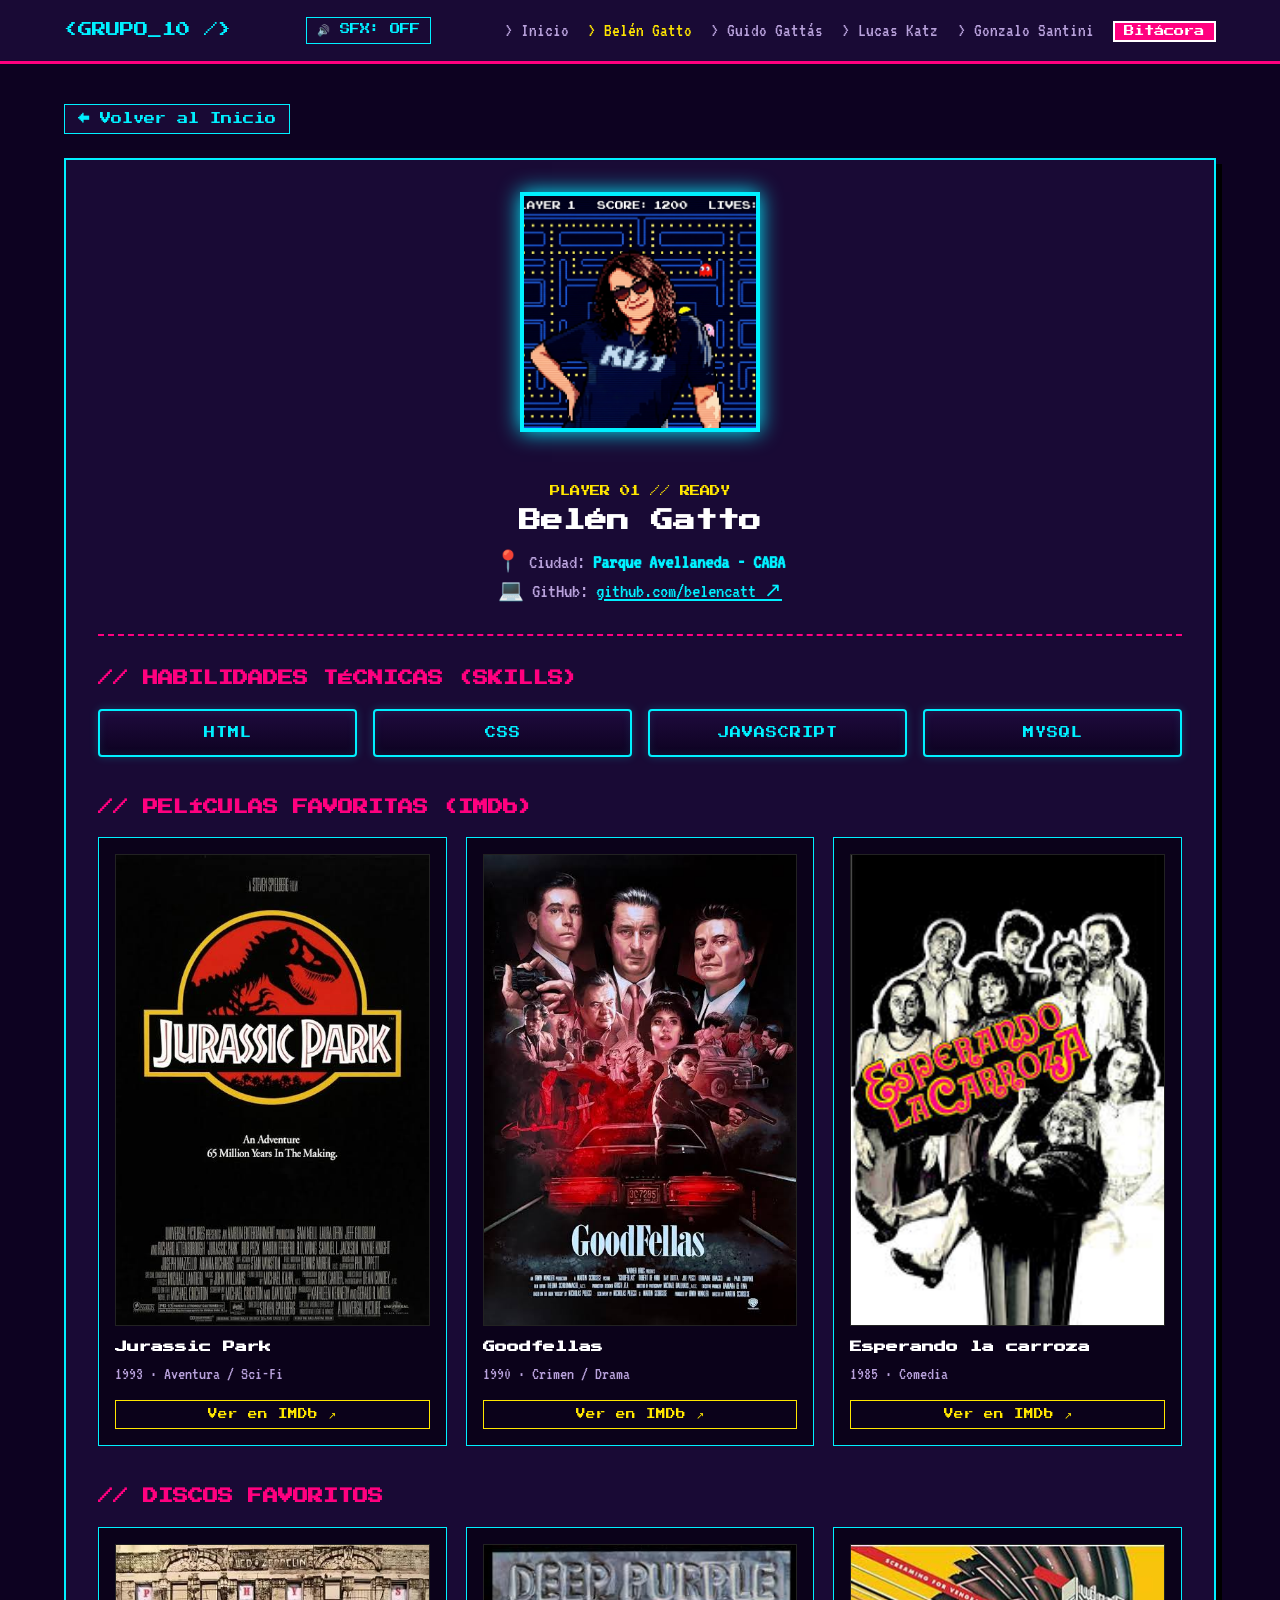
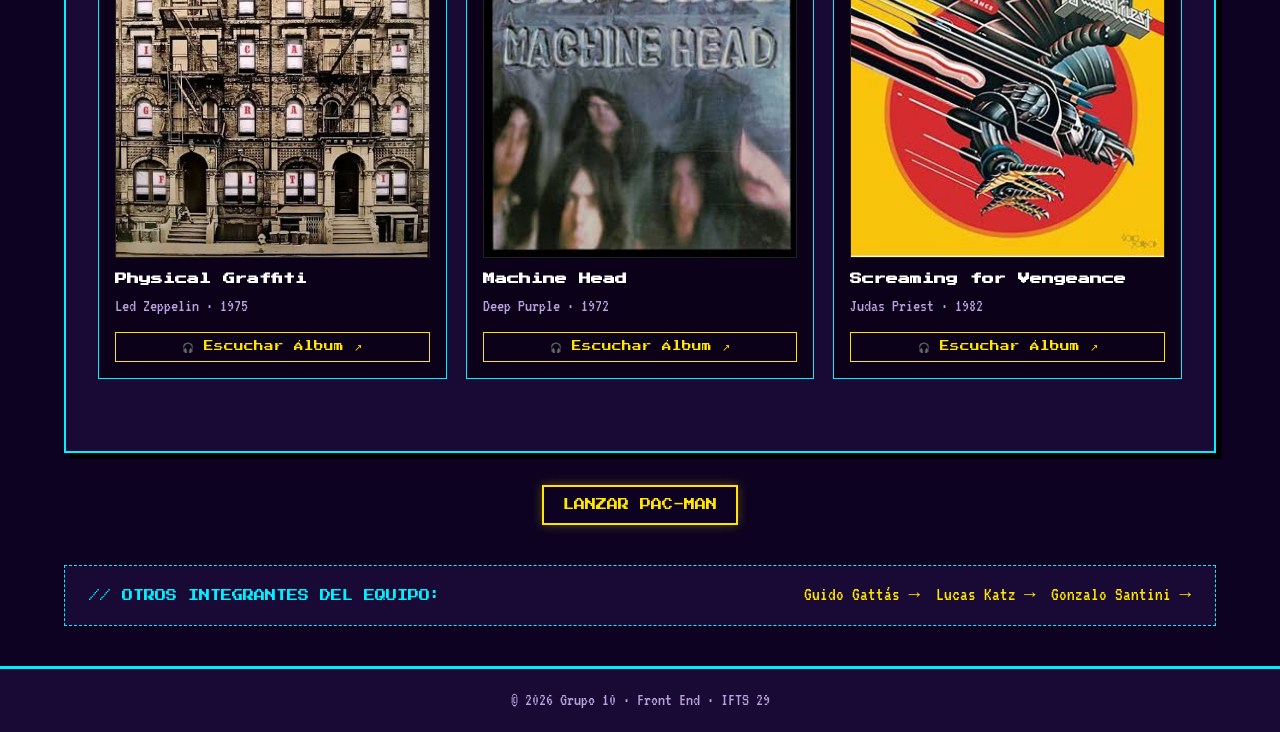
==== belen-gatto.html @ 43e2f428 "Agregamos perfil Belén Gatto" ====
<!DOCTYPE html>
<html lang="es">
<head>
    <meta charset="UTF-8">
    <meta name="viewport" content="width=device-width, initial-scale=1.0">
    <title>Perfil: Belén Gatto · Grupo 10</title>
    <!-- Fuentes retro -->
    <link rel="preconnect" href="https://fonts.googleapis.com">
    <link rel="preconnect" href="https://fonts.gstatic.com" crossorigin>
    <link
        href="https://fonts.googleapis.com/css2?family=Press+Start+2P&family=VT323&display=swap"
        rel="stylesheet">
    <link rel="stylesheet" href="css/styles.css">
</head>
<body>
    <!-- Barra de navegacion superior -->
    <header class="header">
        <div class="nav-container">
            <a href="index.html" class="logo">&lt;GRUPO_10 /&gt;</a>
            <!-- Control de Sonido 8-bit -->
            <button id="soundToggle" class="btn-sound"
                aria-label="Activar o desactivar sonido">🔊 SFX: OFF</button>
            <button class="nav-toggle" id="navToggle"
                aria-label="Abrir menu">☰</button>
            <nav class="nav-menu" id="navMenu">
                <ul>
                    <li><a href="index.html">> Inicio</a></li>
                    <li><a href="belen-gatto.html" class="active"
                            target="_blank" rel="noopener noreferrer">> Belén
                            Gatto</a></li>
                    <li><a href="guido-gattas.html" target="_blank"
                            rel="noopener noreferrer">> Guido Gattás</a></li>
                    <li><a href="lucas-katz.html" target="_blank"
                            rel="noopener noreferrer">> Lucas Katz</a></li>
                    <li><a href="gonzalo-santini.html" target="_blank"
                            rel="noopener noreferrer">> Gonzalo Santini</a></li>
                    <li><a href="bitacora.html" target="_blank"
                            rel="noopener noreferrer"
                            class="btn-bitacora">Bitácora</a></li>
                </ul>
            </nav>
        </div>
    </header>
    <main class="main-content">
        <!-- Navegacion interna -->
        <nav class="profile-breadcrumbs">
            <a href="index.html" class="btn-back">← Volver al Inicio</a>
        </nav>
        <!-- Tarjeta Principal del Perfil -->
        <section class="profile-card">
            <div class="profile-header">
                <img src="img/avatar-belen.jpeg" alt="Avatar Belén Gatto"
                    class="avatar avatar-belen avatar-large">
                <div class="profile-meta">
                    <span class="player-tag">PLAYER 01 // READY</span>
                    <h1>Belén Gatto</h1>
                    <p class="meta-item">📍 Ciudad: <strong>Parque Avellaneda -
                            CABA</strong></p>
                    <p class="meta-item">💻 GitHub:
                        <a href="https://github.com/belencatt" target="_blank"
                            rel="noopener noreferrer"
                            style="color: var(--neon-cyan); text-decoration: underline;">
                            github.com/belencatt ↗
                        </a>
                    </p>
                </div>
            </div>
            <!-- Seccion Habilidades -->
            <div class="profile-section">
                <h2>// HABILIDADES TÉCNICAS (SKILLS)</h2>
                <ul class="skills-grid">
                    <li class="skill-item">HTML</li>
                    <li class="skill-item">CSS</li>
                    <li class="skill-item">JavaScript</li>
                    <li class="skill-item">MySQL</li>
                </ul>
            </div>
            <!-- Seccion Peliculas Favoritas con IMDb -->
            <div class="profile-section">
                <h2>// PELÍCULAS FAVORITAS (IMDb)</h2>
                <div class="favorites-grid">
                    <article class="fav-card">
                        <img src="img/peli-jurassic-park.jpeg"
                            alt="Póster Jurassic Park"
                            class="media-poster poster-movie">
                        <div class="fav-info">
                            <h3>Jurassic Park</h3>
                            <p>1993 · Aventura / Sci-Fi</p>
                            <a href="https://www.imdb.com/title/tt0107290/"
                                target="_blank" rel="noopener noreferrer"
                                class="media-link">
                                Ver en IMDb ↗
                            </a>
                        </div>
                    </article>
                    <article class="fav-card">
                        <img src="img/peli-goodfellas.jpeg"
                            alt="Póster Goodfellas"
                            class="media-poster poster-movie">
                        <div class="fav-info">
                            <h3>Goodfellas</h3>
                            <p>1990 · Crimen / Drama</p>
                            <a href="https://www.imdb.com/title/tt0099685/"
                                target="_blank" rel="noopener noreferrer"
                                class="media-link">
                                Ver en IMDb ↗
                            </a>
                        </div>
                    </article>
                    <article class="fav-card">
                        <img src="img/peli-esperando-la-carroza.jpeg"
                            alt="Póster Esperando la carroza"
                            class="media-poster poster-movie">
                        <div class="fav-info">
                            <h3>Esperando la carroza</h3>
                            <p>1985 · Comedia</p>
                            <a href="https://www.imdb.com/title/tt0089108/"
                                target="_blank" rel="noopener noreferrer"
                                class="media-link">
                                Ver en IMDb ↗
                            </a>
                        </div>
                    </article>
                </div>
            </div>
            <!-- Seccion Discos Favoritos -->
            <div class="profile-section">
                <h2>// DISCOS FAVORITOS</h2>
                <div class="favorites-grid">
                    <article class="fav-card">
                        <img src="img/disco-physical-graffiti.jpeg"
                            alt="Tapa Physical Graffiti"
                            class="media-poster poster-disc">
                        <div class="fav-info">
                            <h3>Physical Graffiti</h3>
                            <p>Led Zeppelin · 1975</p>
                            <a href="https://open.spotify.com/intl-es/album/4Q7cPyiP8cMIlUEHAqeYfd"
                                target="_blank" rel="noopener noreferrer"
                                class="media-link">
                                🎧 Escuchar Álbum ↗
                            </a>
                        </div>
                    </article>
                    <article class="fav-card">
                        <img src="img/disco-machine-head.jpeg"
                            alt="Tapa Machine Head"
                            class="media-poster poster-disc">
                        <div class="fav-info">
                            <h3>Machine Head</h3>
                            <p>Deep Purple · 1972</p>
                            <a href="https://open.spotify.com/intl-es/album/32NQ56VZDTXSH3SMv4XSGN"
                                target="_blank" rel="noopener noreferrer"
                                class="media-link">
                                🎧 Escuchar Álbum ↗
                            </a>
                        </div>
                    </article>
                    <article class="fav-card">
                        <img src="img/disco-screaming-for-vengeance.jpeg"
                            alt="Tapa Screaming for Vengeance"
                            class="media-poster poster-disc">
                        <div class="fav-info">
                            <h3>Screaming for Vengeance</h3>
                            <p>Judas Priest · 1982</p>
                            <a href="https://open.spotify.com/intl-es/album/0V7mTTzioHiYIjfM8ATZBI"
                                target="_blank" rel="noopener noreferrer"
                                class="media-link">
                                🎧 Escuchar Álbum ↗
                            </a>
                        </div>
                    </article>
                </div>
            </div>
        </section>
        <!-- Botón interactivo de Belén -->
        <div style="text-align: center; margin-bottom: 2.5rem;">
            <button id="btnPacman" class="btn-pacman"> LANZAR PAC-MAN</button>
        </div>
        <!-- Navegacion rapida entre compañeros -->
        <nav class="team-quick-nav">
            <p>// OTROS INTEGRANTES DEL EQUIPO:</p>
            <div class="quick-nav-links">
                <a href="guido-gattas.html" target="_blank"
                    rel="noopener noreferrer">Guido Gattás →</a>
                <a href="lucas-katz.html" target="_blank"
                    rel="noopener noreferrer">Lucas Katz →</a>
                <a href="gonzalo-santini.html" target="_blank"
                    rel="noopener noreferrer">Gonzalo Santini →</a>
            </div>
        </nav>
    </main>
    <footer class="footer">
        <p>© 2026 Grupo 10 · Front End · IFTS 29</p>
    </footer>
    <script src="js/main.js"></script>
    <script src="js/belen.js"></script>
</body>
</html>
---- css/styles.css ----
/* Variables y Tematica Retro / Arcade */
:root {
  --bg-color: #0d0221;
  --card-bg: #190a35;
  --card-hover: #260f50;
  
  --neon-pink: #ff007f;
  --neon-cyan: #00f0ff;
  --neon-yellow: #ffe600;
  --neon-green: #00ff66;
  
  --text-color: #f3e8ff;
  --text-muted: #b9a2dc;
  
  --font-pixel: 'Press Start 2P', monospace;
  --font-terminal: 'VT323', monospace;
}

/* Reset basico */
* {
  margin: 0;
  padding: 0;
  box-sizing: border-box;
}

body {
  background-color: var(--bg-color);
  color: var(--text-color);
  font-family: var(--font-terminal);
  font-size: 1.25rem;
  line-height: 1.4;
  min-height: 100vh;
  display: flex;
  flex-direction: column;
  width: 100%;
  overflow-x: hidden;
}

a {
  text-decoration: none;
  color: inherit;
}

ul {
  list-style: none;
}

/* Encabezados y corte controlado de palabras */
h1, h2, h3, .logo {
  word-break: normal;
  overflow-wrap: break-word;
}

/* Header y Navegacion Global */
.header {
  background-color: var(--card-bg);
  border-bottom: 3px solid var(--neon-pink);
  padding: 1rem 0;
  position: sticky;
  top: 0;
  z-index: 10;
}

.nav-container {
  width: 90%;
  max-width: 1200px;
  margin: 0 auto;
  display: flex;
  justify-content: space-between;
  align-items: center;
}

.logo {
  font-family: var(--font-pixel);
  font-size: 0.9rem;
  color: var(--neon-cyan);
}

.btn-sound {
  background: transparent;
  border: 1px solid var(--neon-cyan);
  color: var(--neon-cyan);
  font-family: var(--font-pixel);
  font-size: 0.65rem;
  padding: 0.35rem 0.6rem;
  cursor: pointer;
  transition: all 0.2s;
}

.btn-sound:hover,
.btn-sound.active {
  background-color: var(--neon-cyan);
  color: #000;
  box-shadow: 0 0 10px var(--neon-cyan);
}

.nav-menu ul {
  display: flex;
  gap: 1.2rem;
  align-items: center;
}

.nav-menu a {
  font-size: 1.2rem;
  color: var(--text-muted);
  transition: color 0.2s;
}

.nav-menu a:hover,
.nav-menu a.active {
  color: var(--neon-yellow);
}

.btn-bitacora {
  background-color: var(--neon-pink);
  color: #fff !important;
  padding: 0.2rem 0.6rem;
  border: 2px solid #fff;
  font-family: var(--font-pixel);
  font-size: 0.65rem !important;
}

.nav-toggle {
  display: none;
  background: none;
  border: 2px solid var(--neon-cyan);
  color: var(--neon-cyan);
  font-size: 1.2rem;
  padding: 0.2rem 0.5rem;
  cursor: pointer;
}

/* Portada (Index) */
.main-content {
  flex: 1;
  width: 90%;
  max-width: 1200px;
  margin: 0 auto;
  padding: 2.5rem 0;
}

.hero {
  text-align: center;
  margin-bottom: 2.5rem;
}

.hero .tagline {
  font-family: var(--font-pixel);
  font-size: 0.7rem;
  color: var(--neon-yellow);
  margin-bottom: 1rem;
}

.hero h1 {
  font-family: var(--font-pixel);
  font-size: 1.8rem;
  color: #fff;
  text-shadow: 3px 3px 0px var(--neon-pink);
  margin-bottom: 1rem;
  line-height: 1.3;
}

.hero .description {
  font-size: 1.4rem;
  color: var(--neon-cyan);
  max-width: 750px;
  margin: 0 auto;
}

.team-section h2 {
  font-family: var(--font-pixel);
  font-size: 1.1rem;
  color: var(--neon-green);
  text-align: center;
  margin-bottom: 1.5rem;
}

.arcade-controls {
  text-align: center;
  margin-bottom: 2rem;
}

.btn-arcade {
  background-color: var(--neon-pink);
  color: #fff;
  border: 2px solid #fff;
  font-family: var(--font-pixel);
  font-size: 0.75rem;
  padding: 0.8rem 1.2rem;
  cursor: pointer;
  box-shadow: 4px 4px 0px #000;
  transition: transform 0.1s, background-color 0.2s;
}

.btn-arcade:hover {
  background-color: var(--neon-yellow);
  color: #000;
  transform: translate(-2px, -2px);
  box-shadow: 6px 6px 0px #000;
}

.btn-arcade:disabled {
  opacity: 0.5;
  cursor: not-allowed;
  transform: none;
}

.selection-status {
  font-family: var(--font-terminal);
  font-size: 1.3rem;
  color: var(--neon-yellow);
  margin-top: 0.6rem;
}

.team-grid {
  display: grid;
  grid-template-columns: repeat(4, 1fr);
  gap: 1.5rem;
}

.card {
  background-color: var(--card-bg);
  border: 2px solid var(--neon-cyan);
  padding: 1.5rem 1rem;
  text-align: center;
  display: flex;
  flex-direction: column;
  align-items: center;
  transition: transform 0.2s, border-color 0.2s;
}

.card:hover {
  transform: translateY(-4px);
  border-color: var(--neon-pink);
  background-color: var(--card-hover);
}

/* Estado mientras va pasando la ruleta */
.card.selected-arcade {
  border-color: var(--neon-cyan) !important;
  transform: translateY(-4px) scale(1.02);
  box-shadow: 0 0 15px var(--neon-cyan);
}

/* Estado del GANADOR final: resalta mucho más */
.card.arcade-winner {
  border-color: var(--neon-yellow) !important;
  background-color: var(--card-hover) !important;
  transform: translateY(-8px) scale(1.06) !important;
  box-shadow: 0 0 30px var(--neon-yellow), inset 0 0 15px rgba(255, 230, 0, 0.3) !important;
  z-index: 5;
  transition: all 0.2s ease-in-out;
  animation: pulsoGanador 0.4s infinite alternate;
}

@keyframes pulsoGanador {
  0% {
    box-shadow: 0 0 20px var(--neon-yellow);
  }
  100% {
    box-shadow: 0 0 35px var(--neon-pink), 0 0 10px #fff;
  }
}

/* Avatar en las tarjetas del Index */
.avatar {
  width: 220px;
  height: 220px;
  max-width: 100%;
  aspect-ratio: 1 / 1;
  display: flex;
  align-items: center;
  justify-content: center;
  font-family: var(--font-pixel);
  font-size: 1.5rem;
  color: #000;
  border: 3px solid var(--neon-cyan);
  box-shadow: 0 0 15px rgba(0, 240, 255, 0.4);
  margin-bottom: 1.2rem;
  object-fit: cover;
  transition: transform 0.2s, box-shadow 0.2s;
}

/* Avatar grande en el perfil individual */
.avatar-large {
  width: 240px;
  height: 240px;
  max-width: 100%;
  aspect-ratio: 1 / 1;
  font-size: 2.5rem;
  flex-shrink: 0;
  border: 4px solid var(--neon-cyan);
  box-shadow: 0 0 20px var(--neon-cyan);
}

.card:hover .avatar {
  transform: scale(1.05);
  box-shadow: 0 0 15px var(--neon-pink);
  border-color: var(--neon-pink);
}

.avatar-belen { background-color: var(--neon-pink); }
.avatar-guido { background-color: var(--neon-cyan); }
.avatar-lucas { background-color: var(--neon-yellow); }
.avatar-gonzalo { background-color: var(--neon-green); }

.card h3 {
  font-family: var(--font-pixel);
  font-size: 0.8rem;
  color: #fff;
  margin-bottom: 0.3rem;
}

.card .city {
  color: var(--neon-cyan);
  font-size: 1.1rem;
  margin-bottom: 1rem;
}

/* Chips de habilidades en la tarjeta del Index */
.skills-list {
  display: flex;
  flex-wrap: wrap;
  gap: 0.4rem;
  justify-content: center;
  align-content: flex-start;
  margin-bottom: 1.5rem;
  flex-grow: 1;
}

.skills-list span {
  display: inline-block;
  background-color: rgba(13, 2, 33, 0.85);
  border: 1px solid var(--neon-cyan);
  color: var(--neon-cyan);
  font-family: var(--font-pixel);
  font-size: 0.55rem;
  letter-spacing: 0.5px;
  padding: 0.35rem 0.5rem;
  border-radius: 2px;
  box-shadow: 0 0 5px rgba(0, 240, 255, 0.25);
  text-transform: uppercase;
  transition: all 0.2s ease;
}

.skills-list span:hover {
  border-color: var(--neon-green);
  color: var(--neon-green);
  box-shadow: 0 0 8px var(--neon-green);
  transform: translateY(-2px);
}

.card-btn {
  display: block;
  width: 100%;
  margin-top: auto;
  background-color: var(--neon-yellow);
  color: #000;
  font-family: var(--font-pixel);
  font-size: 0.7rem;
  text-transform: uppercase;
  letter-spacing: 1px;
  padding: 0.75rem 0;
  border: 2px solid #000;
  border-radius: 4px;
  box-shadow: 0 4px 0 #b3a100, 0 4px 10px rgba(255, 230, 0, 0.4);
  cursor: pointer;
  transition: transform 0.1s ease, box-shadow 0.1s ease, background-color 0.2s ease;
}

.card-btn:hover {
  background-color: var(--neon-pink);
  color: #fff;
  box-shadow: 0 4px 0 #8c0046, 0 0 15px var(--neon-pink);
  transform: translateY(-2px);
}

.card-btn:active {
  transform: translateY(2px);
  box-shadow: 0 1px 0 #000;
}

/* Paginas de Perfil Individual */
.profile-breadcrumbs {
  margin-bottom: 1.5rem;
}

.btn-back {
  display: inline-block;
  font-family: var(--font-pixel);
  font-size: 0.7rem;
  color: var(--neon-cyan);
  border: 1px solid var(--neon-cyan);
  padding: 0.4rem 0.8rem;
  background-color: var(--card-bg);
  transition: all 0.2s;
}

.btn-back:hover {
  background-color: var(--neon-cyan);
  color: #000;
  box-shadow: 0 0 10px var(--neon-cyan);
}

.profile-card {
  background-color: var(--card-bg);
  border: 2px solid var(--neon-cyan);
  box-shadow: 6px 6px 0px #000;
  padding: 2rem;
  margin-bottom: 2rem;
}

/* Cabecera de perfil apilada: Avatar arriba y datos abajo */
.profile-header {
  display: flex;
  flex-direction: column;
  align-items: center;
  text-align: center;
  gap: 1.5rem;
  border-bottom: 2px dashed var(--neon-pink);
  padding-bottom: 1.8rem;
  margin-bottom: 2rem;
}

.player-tag {
  display: inline-block;
  font-family: var(--font-pixel);
  font-size: 0.65rem;
  color: var(--neon-yellow);
  margin-bottom: 0.5rem;
}

.profile-meta h1 {
  font-family: var(--font-pixel);
  font-size: 1.4rem;
  color: #fff;
  margin-bottom: 0.6rem;
  word-break: normal;
  overflow-wrap: break-word;
}

.meta-item {
  font-size: 1.3rem;
  color: var(--text-muted);
  word-break: break-word;
  overflow-wrap: break-word;
}

.meta-item strong {
  color: var(--neon-cyan);
}

.profile-meta a {
  word-break: break-all;
  overflow-wrap: break-word;
}

.profile-section {
  margin-bottom: 2.5rem;
}

.profile-section h2 {
  font-family: var(--font-pixel);
  font-size: 0.95rem;
  color: var(--neon-pink);
  margin-bottom: 1.2rem;
}

/* Grilla de habilidades */
.skills-grid {
  display: grid;
  grid-template-columns: repeat(4, 1fr);
  gap: 1rem;
}

.skill-item {
  background: linear-gradient(180deg, #1f0b3d 0%, #0d0221 100%);
  border: 2px solid var(--neon-cyan);
  color: var(--neon-cyan);
  font-family: var(--font-pixel);
  font-size: 0.7rem;
  letter-spacing: 1px;
  text-transform: uppercase;
  text-align: center;
  padding: 0.9rem 0.5rem;
  border-radius: 4px;
  box-shadow: 0 0 10px rgba(0, 240, 255, 0.2), inset 0 0 8px rgba(0, 240, 255, 0.1);
  transition: transform 0.2s ease, box-shadow 0.2s ease, border-color 0.2s ease, color 0.2s ease;
  user-select: none;
}

.skill-item:hover {
  transform: translateY(-3px);
  border-color: var(--neon-pink);
  color: var(--neon-pink);
  box-shadow: 0 0 15px var(--neon-pink), inset 0 0 10px rgba(255, 0, 127, 0.2);
}

.favorites-grid {
  display: grid;
  grid-template-columns: repeat(3, 1fr);
  gap: 1.2rem;
}

.fav-card {
  background-color: #0b021a;
  border: 1px solid var(--neon-cyan);
  padding: 1rem;
  display: flex;
  flex-direction: column;
  transition: transform 0.2s, border-color 0.2s;
}

.fav-card:hover {
  transform: translateY(-3px);
  border-color: var(--neon-pink);
}

/* Caratulas y proporciones */
.media-poster {
  width: 100%;
  object-fit: cover;
  object-position: center;
  border: 1px solid #222;
  margin-bottom: 0.8rem;
  background-color: #000;
  display: block;
}

.poster-movie {
  aspect-ratio: 2 / 3;
  height: auto;
}

.poster-disc {
  aspect-ratio: 1 / 1;
  height: auto;
}

.fav-info {
  display: flex;
  flex-direction: column;
  flex-grow: 1;
}

.fav-info h3 {
  font-family: var(--font-pixel);
  font-size: 0.75rem;
  color: #fff;
  margin-bottom: 0.4rem;
}

.fav-info p {
  font-size: 1.1rem;
  color: var(--text-muted);
  margin-bottom: 0.8rem;
  flex-grow: 1;
}

/* Enlaces externos */
.media-link {
  display: inline-block;
  font-family: var(--font-pixel);
  font-size: 0.6rem;
  color: var(--neon-yellow);
  border: 1px solid var(--neon-yellow);
  padding: 0.45rem 0.6rem;
  text-align: center;
  transition: all 0.2s;
}

.media-link:hover {
  background-color: var(--neon-yellow);
  color: #000;
  box-shadow: 0 0 8px var(--neon-yellow);
}

.team-quick-nav {
  background-color: var(--card-bg);
  border: 1px dashed var(--neon-cyan);
  padding: 1rem 1.5rem;
  display: flex;
  justify-content: space-between;
  align-items: center;
  flex-wrap: wrap;
  gap: 1rem;
}

.team-quick-nav p {
  font-family: var(--font-pixel);
  font-size: 0.7rem;
  color: var(--neon-cyan);
}

.quick-nav-links {
  display: flex;
  gap: 1rem;
  flex-wrap: wrap;
}

.quick-nav-links a {
  font-size: 1.2rem;
  color: var(--neon-yellow);
  transition: color 0.2s;
}

.quick-nav-links a:hover {
  color: var(--neon-pink);
}

/* Caja de seleccion al azar */
.recomendador-box {
  text-align: center;
  margin-bottom: 2rem;
}

.fav-card.destacado {
  border-color: var(--neon-yellow) !important;
  box-shadow: 0 0 15px var(--neon-yellow) !important;
}

/* Footer */
.footer {
  background-color: var(--card-bg);
  border-top: 3px solid var(--neon-cyan);
  text-align: center;
  padding: 1.2rem 0;
  font-size: 1.1rem;
  color: var(--text-muted);
}

/* Media Queries Responsive */
@media (max-width: 768px) {
  .main-content {
    width: 94%;
    padding: 1.5rem 0;
  }

  .team-grid {
    grid-template-columns: 1fr;
    gap: 1.5rem;
  }

  .hero h1 {
    font-size: 1.1rem;
    line-height: 1.4;
  }

  .hero .description {
    font-size: 1.15rem;
  }

  .profile-card {
    padding: 1.5rem 1rem;
  }

  .profile-meta h1 {
    font-size: 1rem;
    line-height: 1.4;
  }

  .player-tag {
    font-size: 0.55rem;
  }

  .meta-item {
    font-size: 1.15rem;
  }

  .avatar {
    width: 170px;
    height: 170px;
    margin-bottom: 1rem;
  }

  .avatar-large {
    width: 180px;
    height: 180px;
  }

  .skills-grid {
    grid-template-columns: repeat(2, 1fr);
    gap: 0.6rem;
  }

  .skill-item {
    font-size: 0.6rem;
    padding: 0.7rem 0.3rem;
  }

  .favorites-grid {
    grid-template-columns: 1fr;
  }

  .nav-toggle { 
    display: block; 
  }

  .nav-menu {
    display: none;
    position: absolute;
    top: 100%;
    left: 0;
    width: 100%;
    background-color: var(--card-bg);
    border-bottom: 3px solid var(--neon-pink);
    padding: 1rem 0;
  }

  .nav-menu.show { 
    display: block; 
  }

  .nav-menu ul { 
    flex-direction: column; 
    gap: 1rem; 
  }

  .team-quick-nav {
    flex-direction: column;
    text-align: center;
  }

  .quick-nav-links {
    flex-direction: column;
    gap: 0.6rem;
  }
}

@media (max-width: 360px) {
  .profile-meta h1 {
    font-size: 0.85rem;
  }
  
  .skills-grid {
    grid-template-columns: 1fr;
  }

  .avatar {
    width: 140px;
    height: 140px;
  }

  .avatar-large {
    width: 150px;
    height: 150px;
  }

  /* Ajuste para los botones de Lucas en pantallas chicas */
  .btn-reset {
    margin-left: 0;
    margin-top: 0.5rem;
    display: inline-block;
  }

}


/* Estilos de función dinámica - Perfil Lucas Katz */

/* Botón para reiniciar los Power-Ups */
.btn-reset {
  background: transparent;
  color: var(--neon-pink);
  border: 1px solid var(--neon-pink);
  font-family: var(--font-pixel);
  font-size: 0.65rem;
  padding: 0.75rem 0.9rem;
  margin-left: 0.5rem;
  cursor: pointer;
  vertical-align: middle;
  transition: all 0.2s;
}

.btn-reset:hover {
  background-color: var(--neon-pink);
  color: #fff;
  box-shadow: 0 0 8px var(--neon-pink);
}

/* Cartel flotante de feedback (+1 POWER UP / RESET) */
.feedback-powerup {
  font-family: var(--font-pixel);
  font-size: 0.8rem;
  color: var(--neon-yellow);
  margin-top: 0.5rem;
  height: 1.2rem;
  opacity: 0;
  transition: opacity 0.2s ease;
}

.feedback-powerup.visible {
  opacity: 1;
  text-shadow: 0 0 8px var(--neon-yellow);
}


/* Estilos de función dinámica - Perfil Belén Gatto */

/* Botón para lanzar a Pacman */
.btn-pacman {
  background-color: transparent;
  border: 2px solid var(--neon-yellow);
  color: var(--neon-yellow);
  font-family: var(--font-pixel);
  font-size: 0.7rem;
  padding: 0.8rem 1.2rem;
  cursor: pointer;
  box-shadow: 0 0 10px rgba(255, 230, 0, 0.3);
  transition: all 0.2s ease;
}

.btn-pacman:hover {
  background-color: var(--neon-yellow);
  color: #000;
  box-shadow: 0 0 15px var(--neon-yellow);
}

.btn-pacman:disabled {
  opacity: 0.5;
  cursor: not-allowed;
}

/* Contenedor animado que cruza toda la pantalla */
.pacman-runner {
  position: fixed;
  bottom: 25%;
  left: -250px;
  font-size: 3rem;
  color: var(--neon-yellow);
  z-index: 9999;
  pointer-events: none;
  white-space: nowrap;
  animation: cruzarPantalla 4s linear forwards;
}

/* Animación de izquierda a derecha */
@keyframes cruzarPantalla {
  0% {
    left: -250px;
    transform: scaleX(1);
  }
  100% {
    left: 105vw;
    transform: scaleX(1);
  }
}


@media (min-width: 1200px) {
  .nav-container, .main-content {
    max-width: 1200px;
  }
}
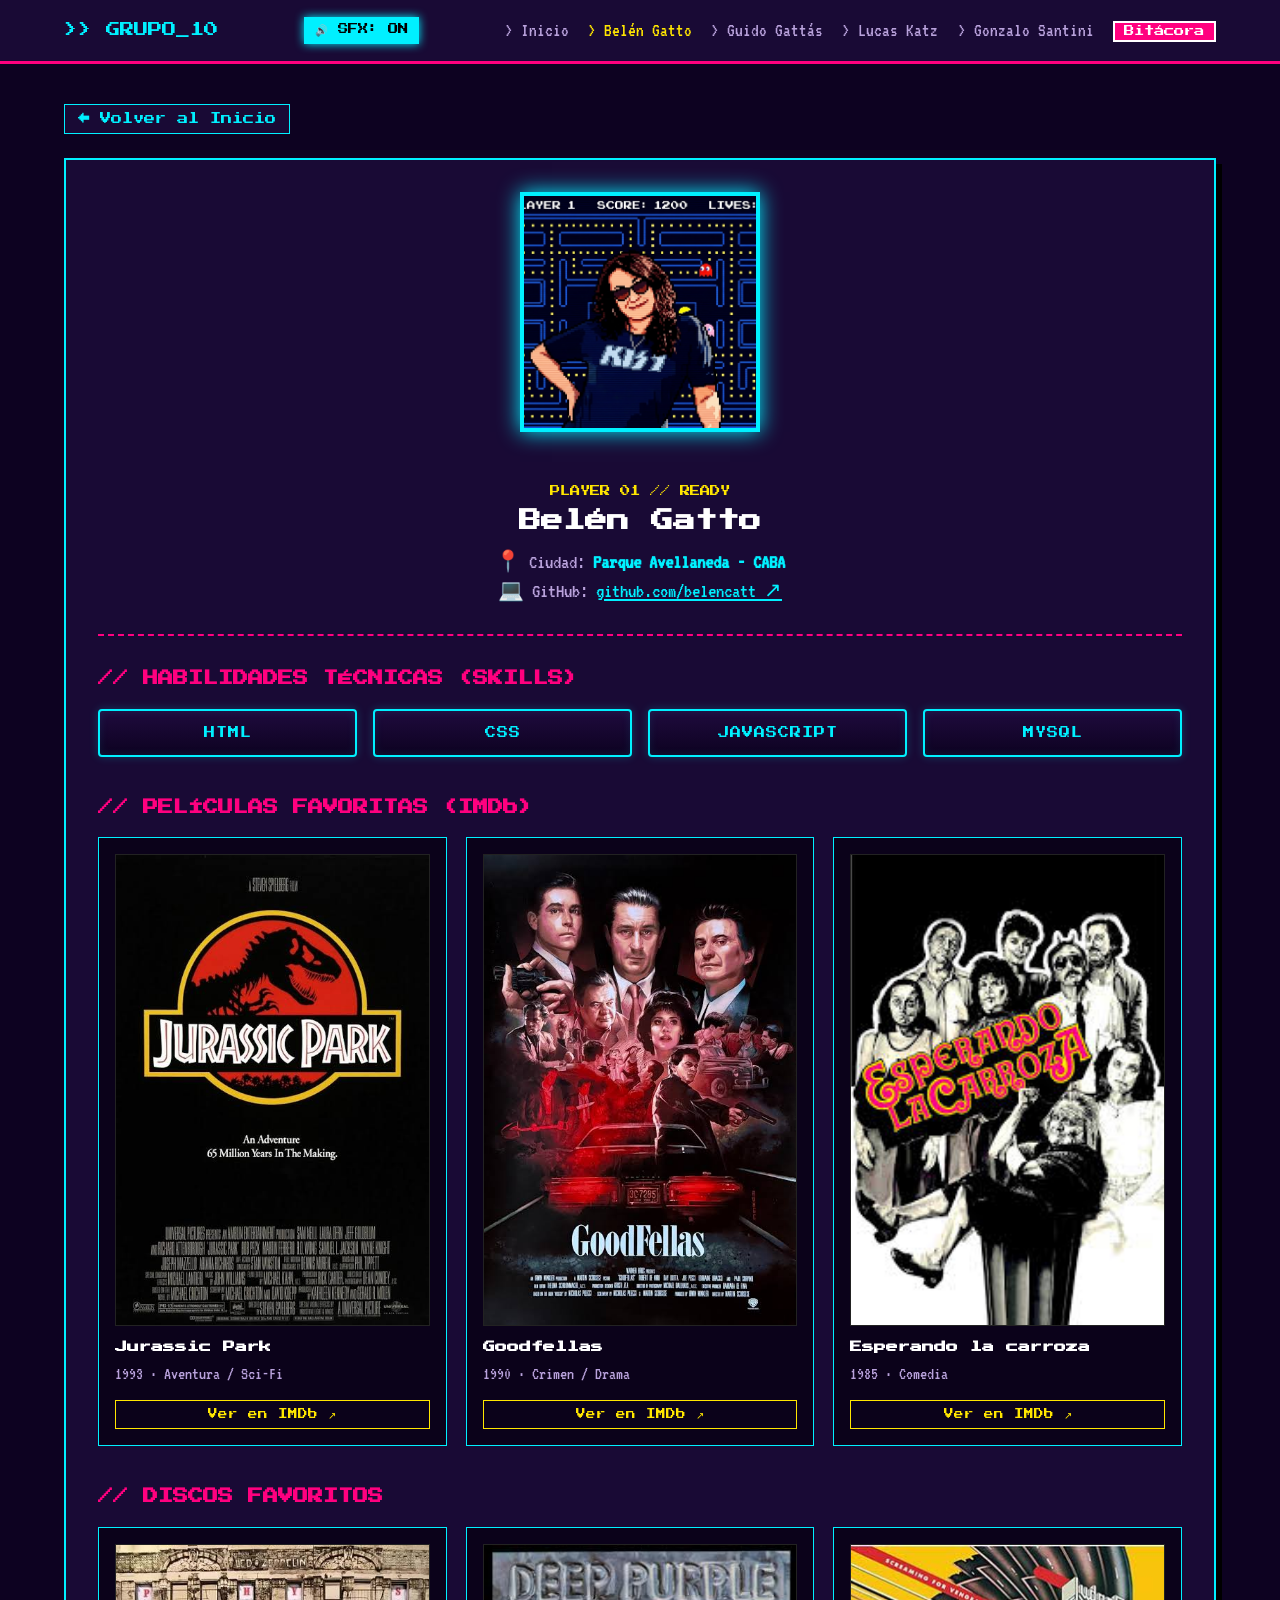
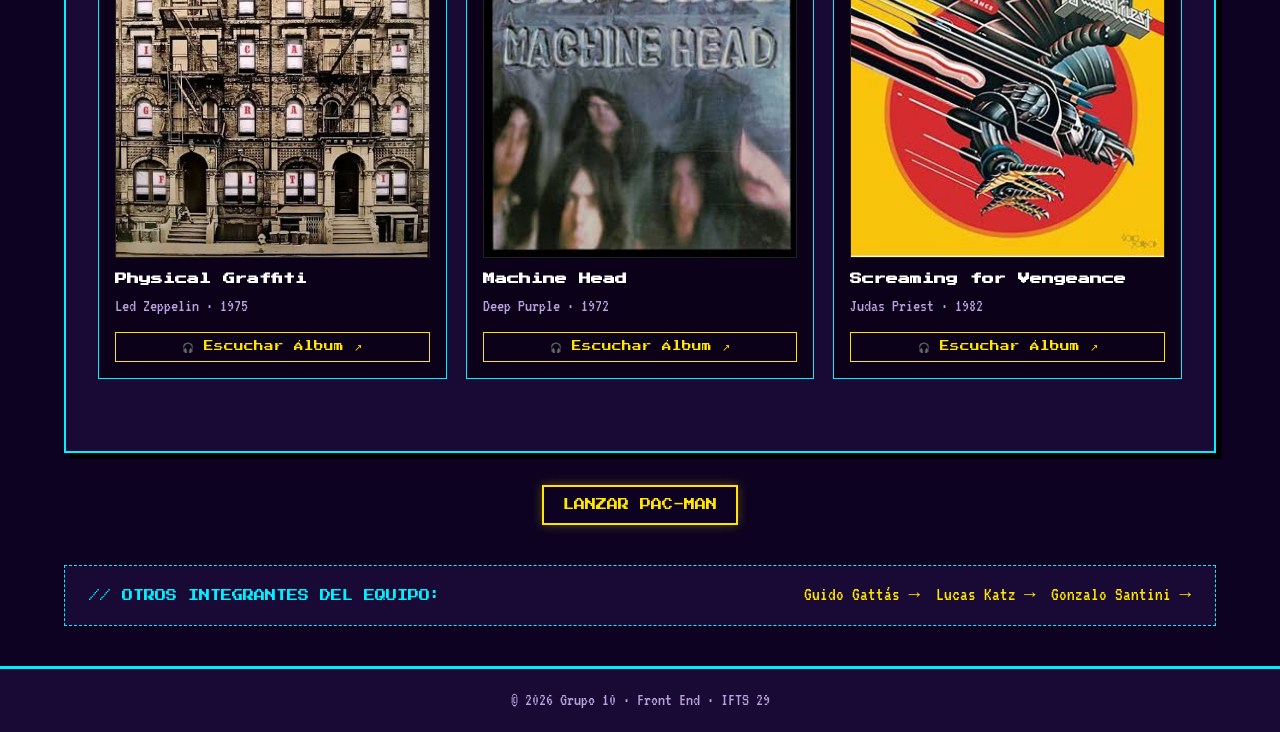
==== commit daa966e4: "Cambios generales en textos y agregado de bitacora" ====
--- a/belen-gatto.html
+++ b/belen-gatto.html
@@ -16,10 +16,10 @@
     <!-- Barra de navegacion superior -->
     <header class="header">
         <div class="nav-container">
-            <a href="index.html" class="logo">&lt;GRUPO_10 /&gt;</a>
+            <a href="index.html" class="logo">>> GRUPO_10</a>
             <!-- Control de Sonido 8-bit -->
-            <button id="soundToggle" class="btn-sound"
-                aria-label="Activar o desactivar sonido">🔊 SFX: OFF</button>
+            <button id="soundToggle" class="btn-sound active"
+                aria-label="Activar o desactivar sonido">🔊 SFX: ON</button>
             <button class="nav-toggle" id="navToggle"
                 aria-label="Abrir menu">☰</button>
             <nav class="nav-menu" id="navMenu">
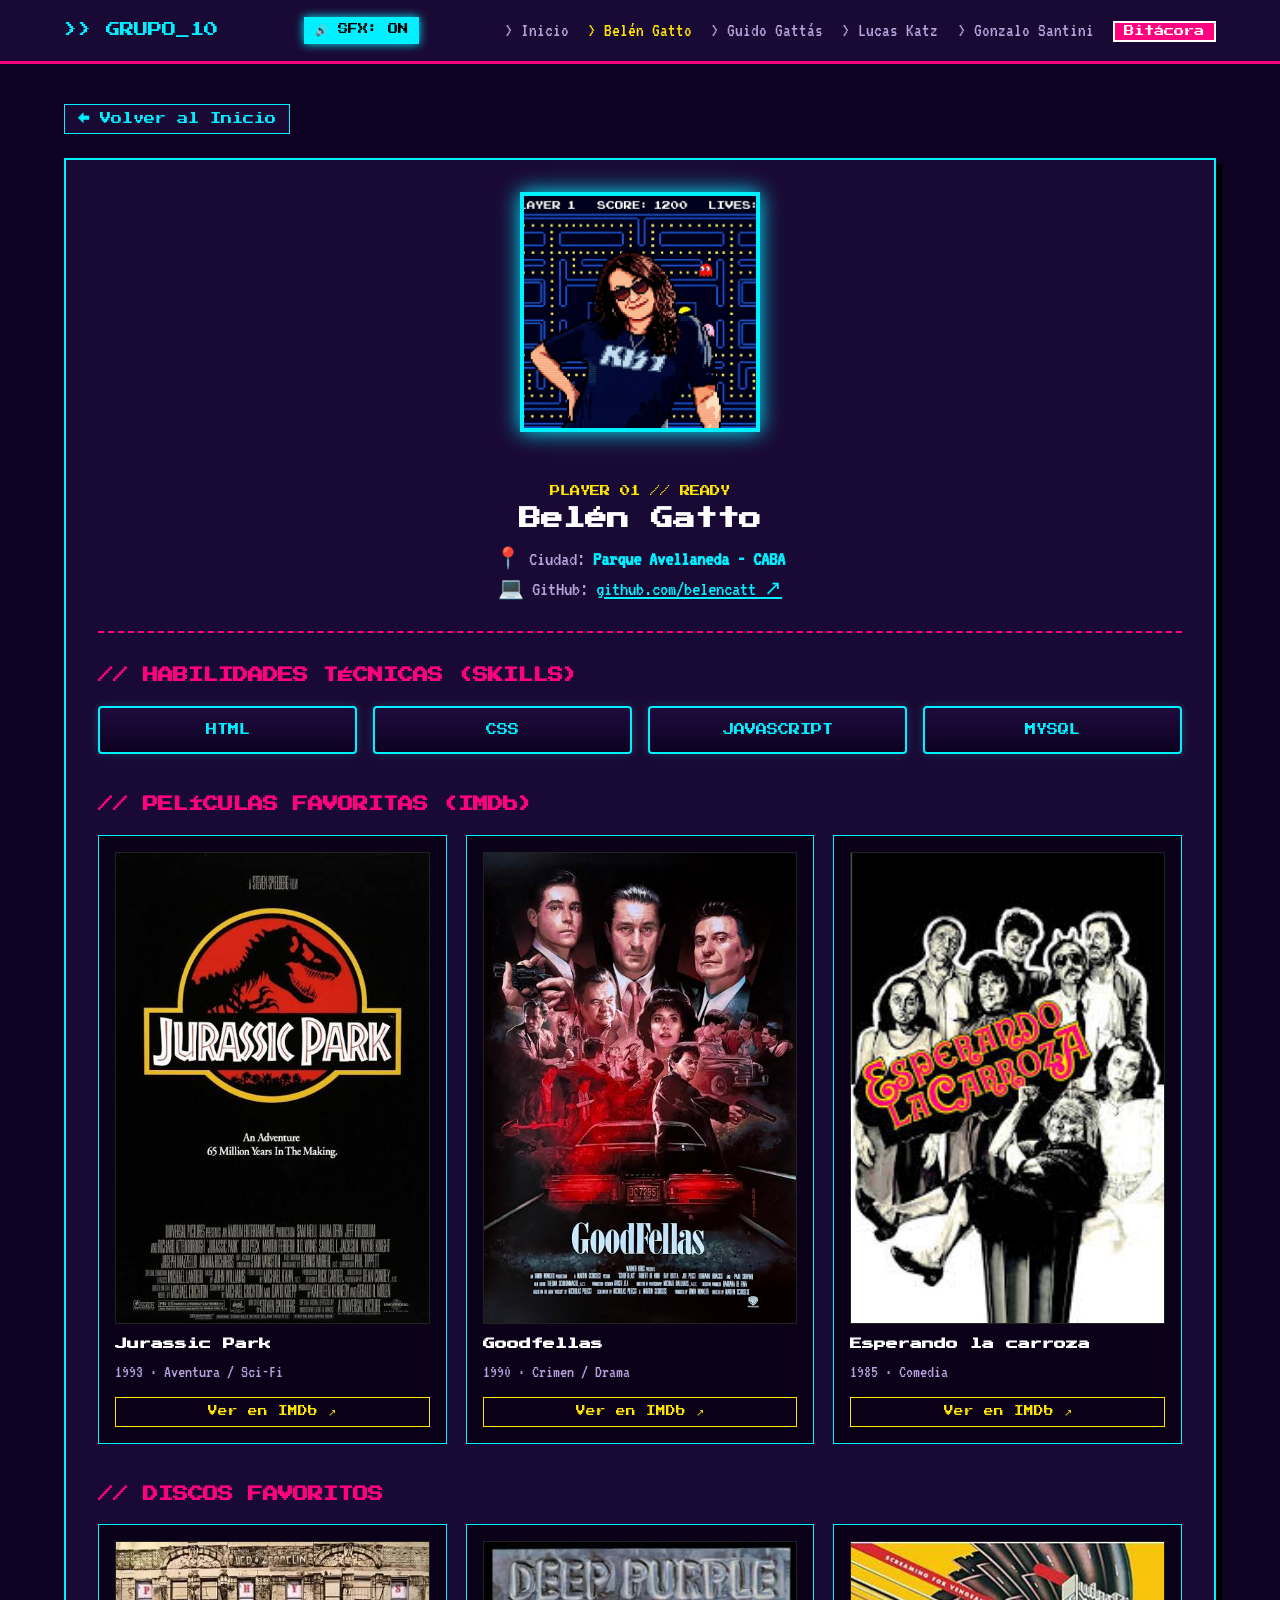
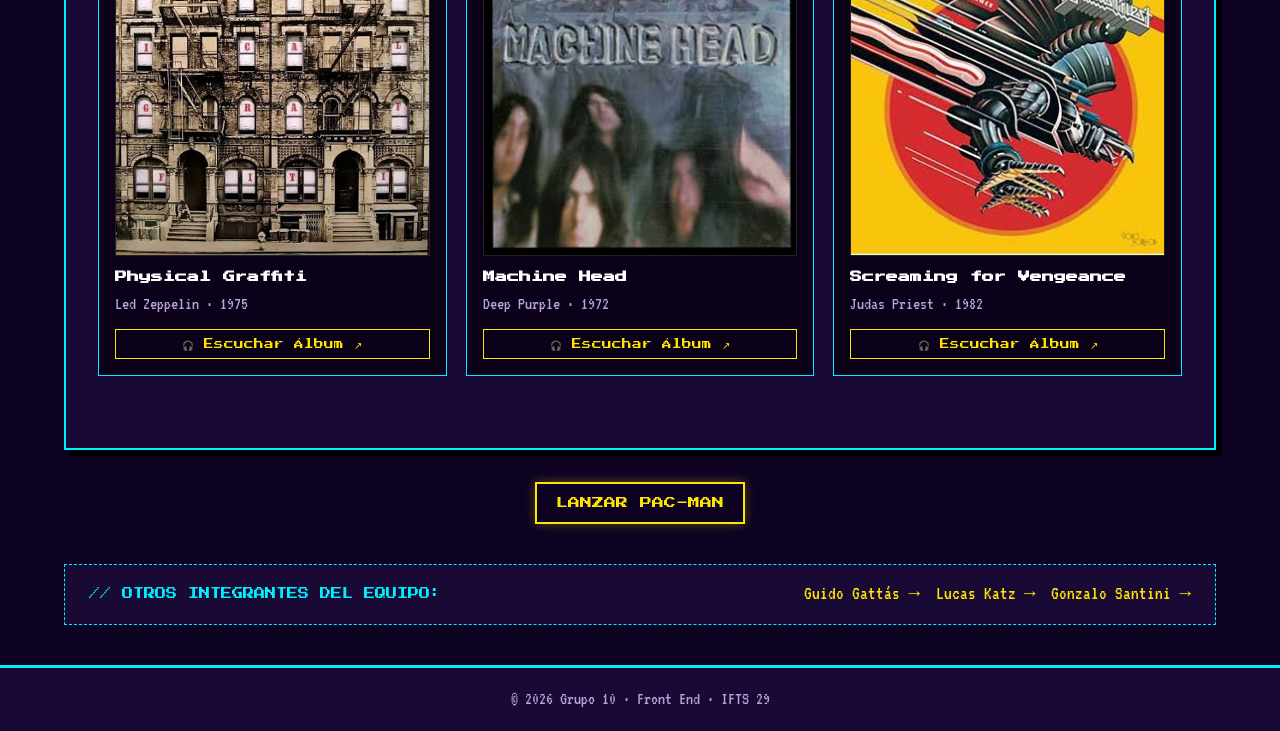
==== commit 60da04e0: "[Fix] arreglado error de tipeo en head" ====
--- a/belen-gatto.html
+++ b/belen-gatto.html
@@ -4,13 +4,12 @@
     <meta charset="UTF-8">
     <meta name="viewport" content="width=device-width, initial-scale=1.0">
     <title>Perfil: Belén Gatto · Grupo 10</title>
-    <!-- Fuentes retro -->
+    <!-- Fuentes retro Press Start 2P y VT323 -->
     <link rel="preconnect" href="https://fonts.googleapis.com">
     <link rel="preconnect" href="https://fonts.gstatic.com" crossorigin>
-    <link
-        href="https://fonts.googleapis.com/css2?family=Press+Start+2P&family=VT323&display=swap"
-        rel="stylesheet">
+    <link href="https://fonts.googleapis.com/css2?family=Press+Start+2P&family=VT323&display=swap" rel="stylesheet">
     <link rel="stylesheet" href="css/styles.css">
+    <link rel="icon" type="image/png" href="img/favicon-1.png">
 </head>
 <body>
     <!-- Barra de navegacion superior -->
--- a/css/styles.css
+++ b/css/styles.css
@@ -1,22 +1,22 @@
-/* Variables y Tematica Retro / Arcade */
+/* Variables de colores */
 :root {
   --bg-color: #0d0221;
   --card-bg: #190a35;
   --card-hover: #260f50;
-  
+
   --neon-pink: #ff007f;
   --neon-cyan: #00f0ff;
   --neon-yellow: #ffe600;
   --neon-green: #00ff66;
-  
+
   --text-color: #f3e8ff;
   --text-muted: #b9a2dc;
-  
+
   --font-pixel: 'Press Start 2P', monospace;
   --font-terminal: 'VT323', monospace;
 }
 
-/* Reset basico */
+/* Reset y base */
 * {
   margin: 0;
   padding: 0;
@@ -32,7 +32,6 @@
   min-height: 100vh;
   display: flex;
   flex-direction: column;
-  width: 100%;
   overflow-x: hidden;
 }
 
@@ -45,13 +44,11 @@
   list-style: none;
 }
 
-/* Encabezados y corte controlado de palabras */
-h1, h2, h3, .logo {
-  word-break: normal;
+h1, h2, h3, .logo, .meta-item {
   overflow-wrap: break-word;
 }
 
-/* Header y Navegacion Global */
+/* Header y navegacion */
 .header {
   background-color: var(--card-bg);
   border-bottom: 3px solid var(--neon-pink);
@@ -61,10 +58,14 @@
   z-index: 10;
 }
 
-.nav-container {
+.nav-container,
+.main-content {
   width: 90%;
   max-width: 1200px;
   margin: 0 auto;
+}
+
+.nav-container {
   display: flex;
   justify-content: space-between;
   align-items: center;
@@ -130,12 +131,9 @@
   cursor: pointer;
 }
 
-/* Portada (Index) */
+/* Portada */
 .main-content {
   flex: 1;
-  width: 90%;
-  max-width: 1200px;
-  margin: 0 auto;
   padding: 2.5rem 0;
 }
 
@@ -155,7 +153,7 @@
   font-family: var(--font-pixel);
   font-size: 1.8rem;
   color: #fff;
-  text-shadow: 3px 3px 0px var(--neon-pink);
+  text-shadow: 3px 3px 0 var(--neon-pink);
   margin-bottom: 1rem;
   line-height: 1.3;
 }
@@ -167,102 +165,166 @@
   margin: 0 auto;
 }
 
+.team-section h2,
+.profile-section h2 {
+  font-family: var(--font-pixel);
+  margin-bottom: 1.2rem;
+}
+
 .team-section h2 {
-  font-family: var(--font-pixel);
   font-size: 1.1rem;
   color: var(--neon-green);
   text-align: center;
-  margin-bottom: 1.5rem;
-}
-
-.arcade-controls {
+}
+
+.profile-section h2 {
+  font-size: 0.95rem;
+  color: var(--neon-pink);
+}
+
+/* Botones y acciones */
+.arcade-controls,
+.recomendador-box {
   text-align: center;
   margin-bottom: 2rem;
+}
+
+.btn-arcade,
+.btn-pacman {
+  font-family: var(--font-pixel);
+  font-size: 0.75rem;
+  padding: 0.8rem 1.2rem;
+  cursor: pointer;
+  transition: all 0.2s;
 }
 
 .btn-arcade {
   background-color: var(--neon-pink);
   color: #fff;
   border: 2px solid #fff;
-  font-family: var(--font-pixel);
-  font-size: 0.75rem;
-  padding: 0.8rem 1.2rem;
-  cursor: pointer;
-  box-shadow: 4px 4px 0px #000;
-  transition: transform 0.1s, background-color 0.2s;
+  box-shadow: 4px 4px 0 #000;
 }
 
 .btn-arcade:hover {
   background-color: var(--neon-yellow);
   color: #000;
   transform: translate(-2px, -2px);
-  box-shadow: 6px 6px 0px #000;
-}
-
-.btn-arcade:disabled {
+  box-shadow: 6px 6px 0 #000;
+}
+
+.btn-arcade:disabled,
+.btn-pacman:disabled {
   opacity: 0.5;
   cursor: not-allowed;
   transform: none;
 }
 
+.btn-pacman {
+  background-color: transparent;
+  border: 2px solid var(--neon-yellow);
+  color: var(--neon-yellow);
+  box-shadow: 0 0 10px rgba(255, 230, 0, 0.3);
+}
+
+.btn-pacman:hover {
+  background-color: var(--neon-yellow);
+  color: #000;
+  box-shadow: 0 0 15px var(--neon-yellow);
+}
+
+.btn-reset {
+  background: transparent;
+  color: var(--neon-pink);
+  border: 1px solid var(--neon-pink);
+  font-family: var(--font-pixel);
+  font-size: 0.65rem;
+  padding: 0.75rem 0.9rem;
+  margin-left: 0.5rem;
+  cursor: pointer;
+  transition: all 0.2s;
+}
+
+.btn-reset:hover {
+  background-color: var(--neon-pink);
+  color: #fff;
+  box-shadow: 0 0 8px var(--neon-pink);
+}
+
 .selection-status {
-  font-family: var(--font-terminal);
   font-size: 1.3rem;
   color: var(--neon-yellow);
   margin-top: 0.6rem;
 }
 
+.feedback-powerup {
+  font-family: var(--font-pixel);
+  font-size: 0.8rem;
+  color: var(--neon-yellow);
+  margin-top: 0.5rem;
+  height: 1.2rem;
+  opacity: 0;
+  transition: opacity 0.2s ease;
+}
+
+.feedback-powerup.visible {
+  opacity: 1;
+  text-shadow: 0 0 8px var(--neon-yellow);
+}
+
+/* Tarjetas y contenedor general */
 .team-grid {
   display: grid;
   grid-template-columns: repeat(4, 1fr);
   gap: 1.5rem;
 }
 
-.card {
+.card,
+.profile-card,
+.fav-card {
   background-color: var(--card-bg);
   border: 2px solid var(--neon-cyan);
+  transition: all 0.2s ease;
+}
+
+.card {
   padding: 1.5rem 1rem;
   text-align: center;
   display: flex;
   flex-direction: column;
   align-items: center;
-  transition: transform 0.2s, border-color 0.2s;
-}
-
-.card:hover {
+}
+
+.card:hover,
+.fav-card:hover {
   transform: translateY(-4px);
   border-color: var(--neon-pink);
+}
+
+.card:hover {
   background-color: var(--card-hover);
 }
 
-/* Estado mientras va pasando la ruleta */
 .card.selected-arcade {
-  border-color: var(--neon-cyan) !important;
+  border-color: var(--neon-cyan);
   transform: translateY(-4px) scale(1.02);
   box-shadow: 0 0 15px var(--neon-cyan);
 }
 
-/* Estado del GANADOR final: resalta mucho más */
 .card.arcade-winner {
   border-color: var(--neon-yellow) !important;
-  background-color: var(--card-hover) !important;
-  transform: translateY(-8px) scale(1.06) !important;
-  box-shadow: 0 0 30px var(--neon-yellow), inset 0 0 15px rgba(255, 230, 0, 0.3) !important;
+  background-color: var(--card-hover);
+  transform: translateY(-8px) scale(1.06);
+  box-shadow: 0 0 30px var(--neon-yellow);
   z-index: 5;
-  transition: all 0.2s ease-in-out;
   animation: pulsoGanador 0.4s infinite alternate;
 }
 
 @keyframes pulsoGanador {
-  0% {
-    box-shadow: 0 0 20px var(--neon-yellow);
-  }
-  100% {
-    box-shadow: 0 0 35px var(--neon-pink), 0 0 10px #fff;
-  }
-}
-
-/* Avatar en las tarjetas del Index */
+  0% { box-shadow: 0 0 20px var(--neon-yellow); }
+  100% { box-shadow: 0 0 35px var(--neon-pink), 0 0 10px #fff; }
+}
+
+/* Avatares */
 .avatar {
   width: 220px;
   height: 220px;
@@ -272,31 +334,28 @@
   align-items: center;
   justify-content: center;
   font-family: var(--font-pixel);
-  font-size: 1.5rem;
+  font-size: 2.4rem;
+  letter-spacing: 2px;
   color: #000;
+  object-fit: cover;
   border: 3px solid var(--neon-cyan);
   box-shadow: 0 0 15px rgba(0, 240, 255, 0.4);
   margin-bottom: 1.2rem;
-  object-fit: cover;
-  transition: transform 0.2s, box-shadow 0.2s;
-}
-
-/* Avatar grande en el perfil individual */
+  transition: all 0.2s;
+}
+
 .avatar-large {
   width: 240px;
   height: 240px;
-  max-width: 100%;
-  aspect-ratio: 1 / 1;
-  font-size: 2.5rem;
-  flex-shrink: 0;
-  border: 4px solid var(--neon-cyan);
+  font-size: 4rem;
+  border-width: 4px;
   box-shadow: 0 0 20px var(--neon-cyan);
 }
 
 .card:hover .avatar {
   transform: scale(1.05);
+  border-color: var(--neon-pink);
   box-shadow: 0 0 15px var(--neon-pink);
-  border-color: var(--neon-pink);
 }
 
 .avatar-belen { background-color: var(--neon-pink); }
@@ -317,30 +376,24 @@
   margin-bottom: 1rem;
 }
 
-/* Chips de habilidades en la tarjeta del Index */
 .skills-list {
   display: flex;
   flex-wrap: wrap;
   gap: 0.4rem;
   justify-content: center;
-  align-content: flex-start;
   margin-bottom: 1.5rem;
   flex-grow: 1;
 }
 
 .skills-list span {
-  display: inline-block;
   background-color: rgba(13, 2, 33, 0.85);
   border: 1px solid var(--neon-cyan);
   color: var(--neon-cyan);
   font-family: var(--font-pixel);
   font-size: 0.55rem;
-  letter-spacing: 0.5px;
   padding: 0.35rem 0.5rem;
-  border-radius: 2px;
-  box-shadow: 0 0 5px rgba(0, 240, 255, 0.25);
   text-transform: uppercase;
-  transition: all 0.2s ease;
+  transition: all 0.2s;
 }
 
 .skills-list span:hover {
@@ -351,7 +404,6 @@
 }
 
 .card-btn {
-  display: block;
   width: 100%;
   margin-top: auto;
   background-color: var(--neon-yellow);
@@ -359,13 +411,12 @@
   font-family: var(--font-pixel);
   font-size: 0.7rem;
   text-transform: uppercase;
-  letter-spacing: 1px;
   padding: 0.75rem 0;
   border: 2px solid #000;
   border-radius: 4px;
-  box-shadow: 0 4px 0 #b3a100, 0 4px 10px rgba(255, 230, 0, 0.4);
+  box-shadow: 0 4px 0 #b3a100;
   cursor: pointer;
-  transition: transform 0.1s ease, box-shadow 0.1s ease, background-color 0.2s ease;
+  transition: all 0.1s;
 }
 
 .card-btn:hover {
@@ -380,20 +431,24 @@
   box-shadow: 0 1px 0 #000;
 }
 
-/* Paginas de Perfil Individual */
+/* Paginas de perfil */
 .profile-breadcrumbs {
   margin-bottom: 1.5rem;
 }
 
+.btn-back,
+.media-link {
+  display: inline-block;
+  font-family: var(--font-pixel);
+  transition: all 0.2s;
+}
+
 .btn-back {
-  display: inline-block;
-  font-family: var(--font-pixel);
   font-size: 0.7rem;
   color: var(--neon-cyan);
   border: 1px solid var(--neon-cyan);
   padding: 0.4rem 0.8rem;
   background-color: var(--card-bg);
-  transition: all 0.2s;
 }
 
 .btn-back:hover {
@@ -403,14 +458,11 @@
 }
 
 .profile-card {
-  background-color: var(--card-bg);
-  border: 2px solid var(--neon-cyan);
-  box-shadow: 6px 6px 0px #000;
+  box-shadow: 6px 6px 0 #000;
   padding: 2rem;
   margin-bottom: 2rem;
 }
 
-/* Cabecera de perfil apilada: Avatar arriba y datos abajo */
 .profile-header {
   display: flex;
   flex-direction: column;
@@ -423,7 +475,6 @@
 }
 
 .player-tag {
-  display: inline-block;
   font-family: var(--font-pixel);
   font-size: 0.65rem;
   color: var(--neon-yellow);
@@ -435,15 +486,11 @@
   font-size: 1.4rem;
   color: #fff;
   margin-bottom: 0.6rem;
-  word-break: normal;
-  overflow-wrap: break-word;
 }
 
 .meta-item {
   font-size: 1.3rem;
   color: var(--text-muted);
-  word-break: break-word;
-  overflow-wrap: break-word;
 }
 
 .meta-item strong {
@@ -452,21 +499,12 @@
 
 .profile-meta a {
   word-break: break-all;
-  overflow-wrap: break-word;
 }
 
 .profile-section {
   margin-bottom: 2.5rem;
 }
 
-.profile-section h2 {
-  font-family: var(--font-pixel);
-  font-size: 0.95rem;
-  color: var(--neon-pink);
-  margin-bottom: 1.2rem;
-}
-
-/* Grilla de habilidades */
 .skills-grid {
   display: grid;
   grid-template-columns: repeat(4, 1fr);
@@ -479,13 +517,12 @@
   color: var(--neon-cyan);
   font-family: var(--font-pixel);
   font-size: 0.7rem;
-  letter-spacing: 1px;
   text-transform: uppercase;
   text-align: center;
   padding: 0.9rem 0.5rem;
   border-radius: 4px;
-  box-shadow: 0 0 10px rgba(0, 240, 255, 0.2), inset 0 0 8px rgba(0, 240, 255, 0.1);
-  transition: transform 0.2s ease, box-shadow 0.2s ease, border-color 0.2s ease, color 0.2s ease;
+  box-shadow: 0 0 10px rgba(0, 240, 255, 0.2);
+  transition: all 0.2s ease;
   user-select: none;
 }
 
@@ -493,7 +530,7 @@
   transform: translateY(-3px);
   border-color: var(--neon-pink);
   color: var(--neon-pink);
-  box-shadow: 0 0 15px var(--neon-pink), inset 0 0 10px rgba(255, 0, 127, 0.2);
+  box-shadow: 0 0 15px var(--neon-pink);
 }
 
 .favorites-grid {
@@ -508,34 +545,24 @@
   padding: 1rem;
   display: flex;
   flex-direction: column;
-  transition: transform 0.2s, border-color 0.2s;
-}
-
-.fav-card:hover {
-  transform: translateY(-3px);
-  border-color: var(--neon-pink);
-}
-
-/* Caratulas y proporciones */
+}
+
+.fav-card.destacado {
+  border-color: var(--neon-yellow) !important;
+  box-shadow: 0 0 15px var(--neon-yellow) !important;
+}
+
 .media-poster {
   width: 100%;
   object-fit: cover;
-  object-position: center;
   border: 1px solid #222;
   margin-bottom: 0.8rem;
   background-color: #000;
   display: block;
 }
 
-.poster-movie {
-  aspect-ratio: 2 / 3;
-  height: auto;
-}
-
-.poster-disc {
-  aspect-ratio: 1 / 1;
-  height: auto;
-}
+.poster-movie { aspect-ratio: 2 / 3; }
+.poster-disc  { aspect-ratio: 1 / 1; }
 
 .fav-info {
   display: flex;
@@ -557,16 +584,12 @@
   flex-grow: 1;
 }
 
-/* Enlaces externos */
 .media-link {
-  display: inline-block;
-  font-family: var(--font-pixel);
   font-size: 0.6rem;
   color: var(--neon-yellow);
   border: 1px solid var(--neon-yellow);
   padding: 0.45rem 0.6rem;
   text-align: center;
-  transition: all 0.2s;
 }
 
 .media-link:hover {
@@ -608,220 +631,7 @@
   color: var(--neon-pink);
 }
 
-/* Caja de seleccion al azar */
-.recomendador-box {
-  text-align: center;
-  margin-bottom: 2rem;
-}
-
-.fav-card.destacado {
-  border-color: var(--neon-yellow) !important;
-  box-shadow: 0 0 15px var(--neon-yellow) !important;
-}
-
-/* Footer */
-.footer {
-  background-color: var(--card-bg);
-  border-top: 3px solid var(--neon-cyan);
-  text-align: center;
-  padding: 1.2rem 0;
-  font-size: 1.1rem;
-  color: var(--text-muted);
-}
-
-/* Media Queries Responsive */
-@media (max-width: 768px) {
-  .main-content {
-    width: 94%;
-    padding: 1.5rem 0;
-  }
-
-  .team-grid {
-    grid-template-columns: 1fr;
-    gap: 1.5rem;
-  }
-
-  .hero h1 {
-    font-size: 1.1rem;
-    line-height: 1.4;
-  }
-
-  .hero .description {
-    font-size: 1.15rem;
-  }
-
-  .profile-card {
-    padding: 1.5rem 1rem;
-  }
-
-  .profile-meta h1 {
-    font-size: 1rem;
-    line-height: 1.4;
-  }
-
-  .player-tag {
-    font-size: 0.55rem;
-  }
-
-  .meta-item {
-    font-size: 1.15rem;
-  }
-
-  .avatar {
-    width: 170px;
-    height: 170px;
-    margin-bottom: 1rem;
-  }
-
-  .avatar-large {
-    width: 180px;
-    height: 180px;
-  }
-
-  .skills-grid {
-    grid-template-columns: repeat(2, 1fr);
-    gap: 0.6rem;
-  }
-
-  .skill-item {
-    font-size: 0.6rem;
-    padding: 0.7rem 0.3rem;
-  }
-
-  .favorites-grid {
-    grid-template-columns: 1fr;
-  }
-
-  .nav-toggle { 
-    display: block; 
-  }
-
-  .nav-menu {
-    display: none;
-    position: absolute;
-    top: 100%;
-    left: 0;
-    width: 100%;
-    background-color: var(--card-bg);
-    border-bottom: 3px solid var(--neon-pink);
-    padding: 1rem 0;
-  }
-
-  .nav-menu.show { 
-    display: block; 
-  }
-
-  .nav-menu ul { 
-    flex-direction: column; 
-    gap: 1rem; 
-  }
-
-  .team-quick-nav {
-    flex-direction: column;
-    text-align: center;
-  }
-
-  .quick-nav-links {
-    flex-direction: column;
-    gap: 0.6rem;
-  }
-}
-
-@media (max-width: 360px) {
-  .profile-meta h1 {
-    font-size: 0.85rem;
-  }
-  
-  .skills-grid {
-    grid-template-columns: 1fr;
-  }
-
-  .avatar {
-    width: 140px;
-    height: 140px;
-  }
-
-  .avatar-large {
-    width: 150px;
-    height: 150px;
-  }
-
-  /* Ajuste para los botones de Lucas en pantallas chicas */
-  .btn-reset {
-    margin-left: 0;
-    margin-top: 0.5rem;
-    display: inline-block;
-  }
-
-}
-
-
-/* Estilos de función dinámica - Perfil Lucas Katz */
-
-/* Botón para reiniciar los Power-Ups */
-.btn-reset {
-  background: transparent;
-  color: var(--neon-pink);
-  border: 1px solid var(--neon-pink);
-  font-family: var(--font-pixel);
-  font-size: 0.65rem;
-  padding: 0.75rem 0.9rem;
-  margin-left: 0.5rem;
-  cursor: pointer;
-  vertical-align: middle;
-  transition: all 0.2s;
-}
-
-.btn-reset:hover {
-  background-color: var(--neon-pink);
-  color: #fff;
-  box-shadow: 0 0 8px var(--neon-pink);
-}
-
-/* Cartel flotante de feedback (+1 POWER UP / RESET) */
-.feedback-powerup {
-  font-family: var(--font-pixel);
-  font-size: 0.8rem;
-  color: var(--neon-yellow);
-  margin-top: 0.5rem;
-  height: 1.2rem;
-  opacity: 0;
-  transition: opacity 0.2s ease;
-}
-
-.feedback-powerup.visible {
-  opacity: 1;
-  text-shadow: 0 0 8px var(--neon-yellow);
-}
-
-
-/* Estilos de función dinámica - Perfil Belén Gatto */
-
-/* Botón para lanzar a Pacman */
-.btn-pacman {
-  background-color: transparent;
-  border: 2px solid var(--neon-yellow);
-  color: var(--neon-yellow);
-  font-family: var(--font-pixel);
-  font-size: 0.7rem;
-  padding: 0.8rem 1.2rem;
-  cursor: pointer;
-  box-shadow: 0 0 10px rgba(255, 230, 0, 0.3);
-  transition: all 0.2s ease;
-}
-
-.btn-pacman:hover {
-  background-color: var(--neon-yellow);
-  color: #000;
-  box-shadow: 0 0 15px var(--neon-yellow);
-}
-
-.btn-pacman:disabled {
-  opacity: 0.5;
-  cursor: not-allowed;
-}
-
-/* Contenedor animado que cruza toda la pantalla */
+/* Animacion de Belen */
 .pacman-runner {
   position: fixed;
   bottom: 25%;
@@ -834,24 +644,165 @@
   animation: cruzarPantalla 4s linear forwards;
 }
 
-/* Animación de izquierda a derecha */
 @keyframes cruzarPantalla {
-  0% {
-    left: -250px;
-    transform: scaleX(1);
-  }
-  100% {
-    left: 105vw;
-    transform: scaleX(1);
-  }
-}
-
+  0%   { left: -250px; }
+  100% { left: 105vw; }
+}
+
+.footer {
+  background-color: var(--card-bg);
+  border-top: 3px solid var(--neon-cyan);
+  text-align: center;
+  padding: 1.2rem 0;
+  font-size: 1.1rem;
+  color: var(--text-muted);
+}
+
+/* Breakpoints */
 
 @media (min-width: 1200px) {
-  .nav-container, .main-content {
+  .nav-container,
+  .main-content {
     max-width: 1200px;
   }
 }
 
-
-
+@media (max-width: 900px) {
+  .main-content {
+    width: 94%;
+    padding: 1.5rem 0;
+  }
+
+  .team-grid,
+  .favorites-grid {
+    grid-template-columns: 1fr;
+    gap: 1.5rem;
+  }
+
+  .skills-grid {
+    grid-template-columns: repeat(2, 1fr);
+    gap: 0.6rem;
+  }
+
+  .hero h1 { 
+    font-size: 1.1rem; 
+  }
+
+  .hero .description,
+  .meta-item { 
+    font-size: 1.15rem; 
+  }
+
+  .profile-card { 
+    padding: 1.5rem 1rem; 
+  }
+
+  .profile-meta h1 { 
+    font-size: 1rem; 
+  }
+
+  .player-tag { 
+    font-size: 0.55rem; 
+  }
+
+  .skill-item { 
+    font-size: 0.6rem; 
+    padding: 0.7rem 0.3rem; 
+  }
+
+  .avatar {
+    width: 170px;
+    height: 170px;
+    font-size: 1.9rem;
+    margin-bottom: 1rem;
+  }
+
+  .avatar-large {
+    width: 180px;
+    height: 180px;
+    font-size: 3rem;
+  }
+
+  .nav-toggle { 
+    display: block; 
+  }
+
+  .nav-menu {
+    display: none;
+    position: absolute;
+    top: 100%;
+    left: 0;
+    width: 100%;
+    background-color: var(--card-bg);
+    border-bottom: 3px solid var(--neon-pink);
+    padding: 1rem 0;
+  }
+
+  .nav-menu.show { 
+    display: block; 
+  }
+
+  .nav-menu ul,
+  .quick-nav-links,
+  .team-quick-nav { 
+    flex-direction: column; 
+    gap: 0.8rem; 
+  }
+
+  .team-quick-nav {
+    text-align: center;
+  }
+}
+
+@media (max-width: 400px) {
+  .team-grid,
+  .favorites-grid,
+  .skills-grid {
+    grid-template-columns: 1fr;
+  }
+
+  .hero h1 { 
+    font-size: 0.95rem; 
+    line-height: 1.4;
+  }
+
+  .hero .description,
+  .meta-item { 
+    font-size: 1.15rem; 
+  }
+
+  .profile-card { 
+    padding: 1.2rem 0.8rem; 
+  }
+
+  .profile-meta h1 { 
+    font-size: 0.85rem; 
+  }
+
+  .player-tag { 
+    font-size: 0.55rem; 
+  }
+
+  .skill-item { 
+    font-size: 0.6rem; 
+    padding: 0.7rem 0.3rem; 
+  }
+
+  .avatar {
+    width: 140px;
+    height: 140px;
+    font-size: 1.5rem;
+    margin-bottom: 1rem;
+  }
+
+  .avatar-large {
+    width: 150px;
+    height: 150px;
+    font-size: 2.2rem;
+  }
+
+  .btn-reset {
+    margin: 0.5rem 0 0 0;
+    display: inline-block;
+  }
+}
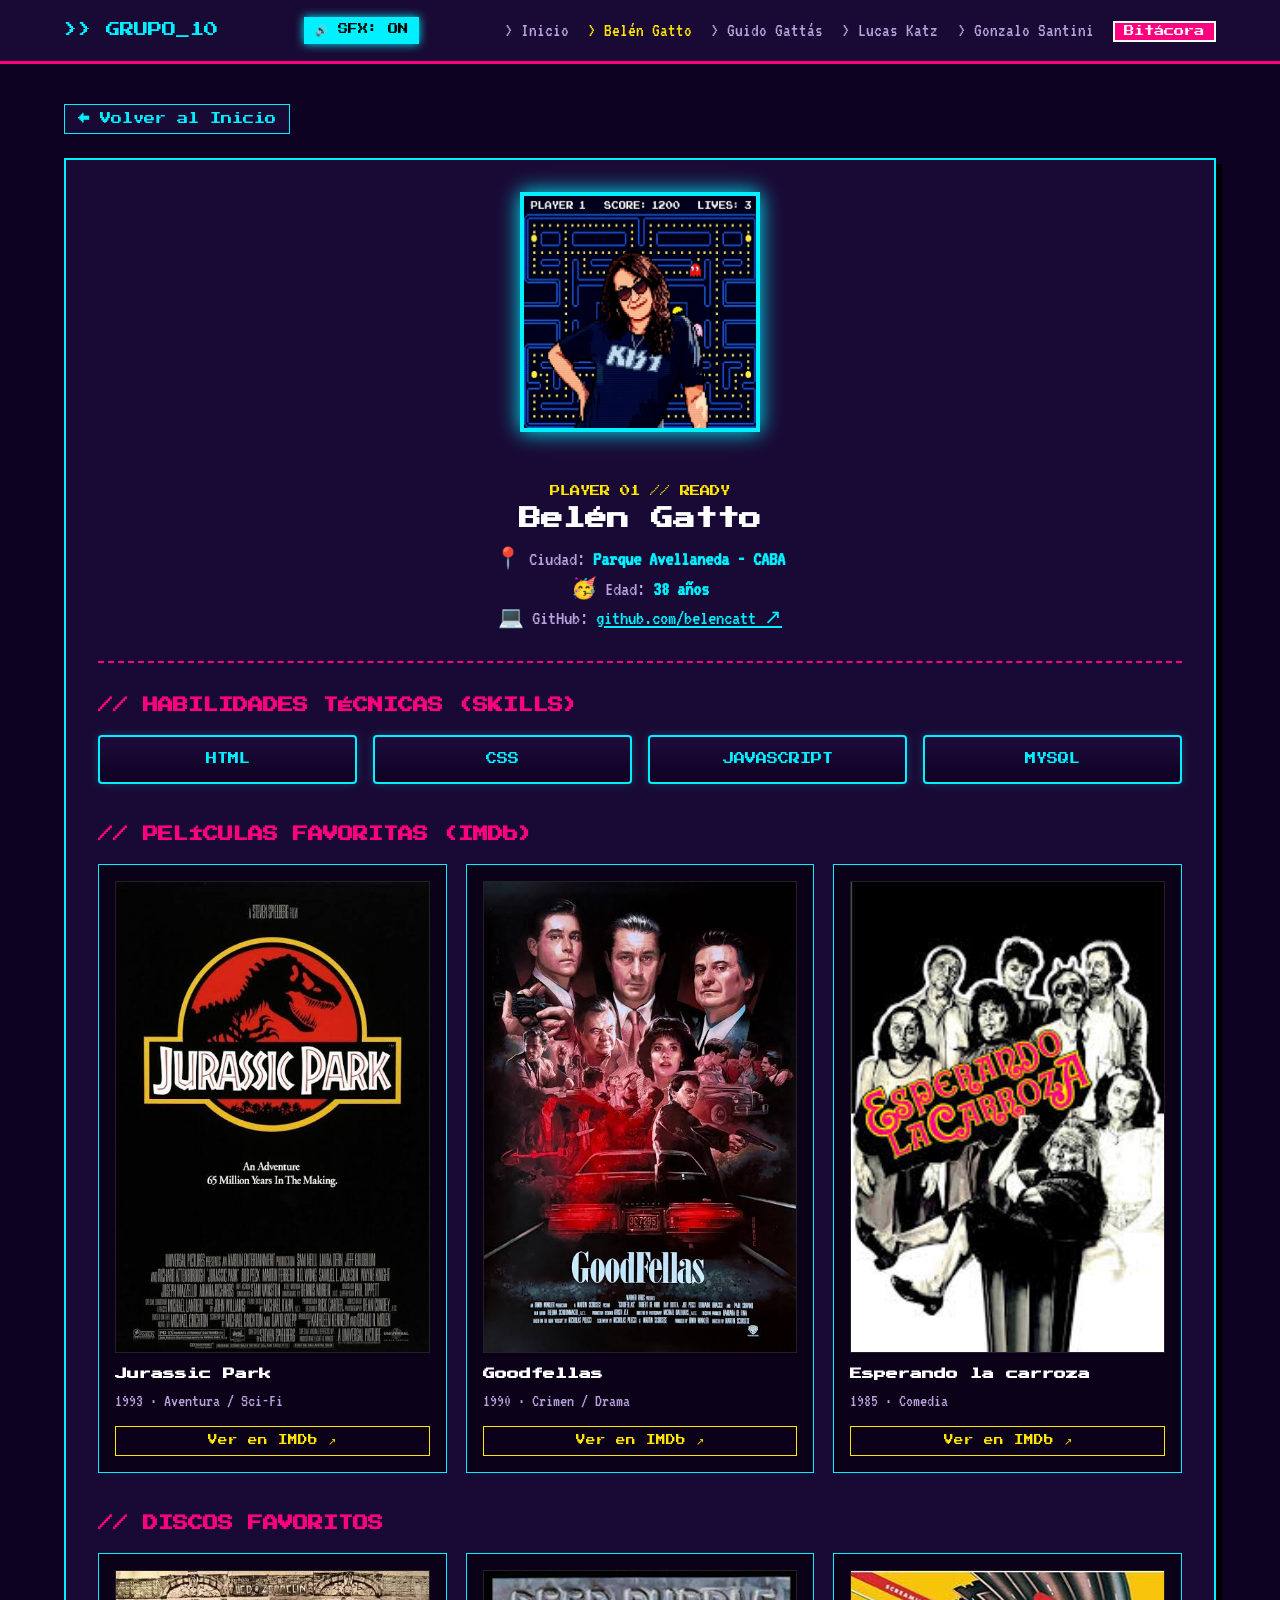
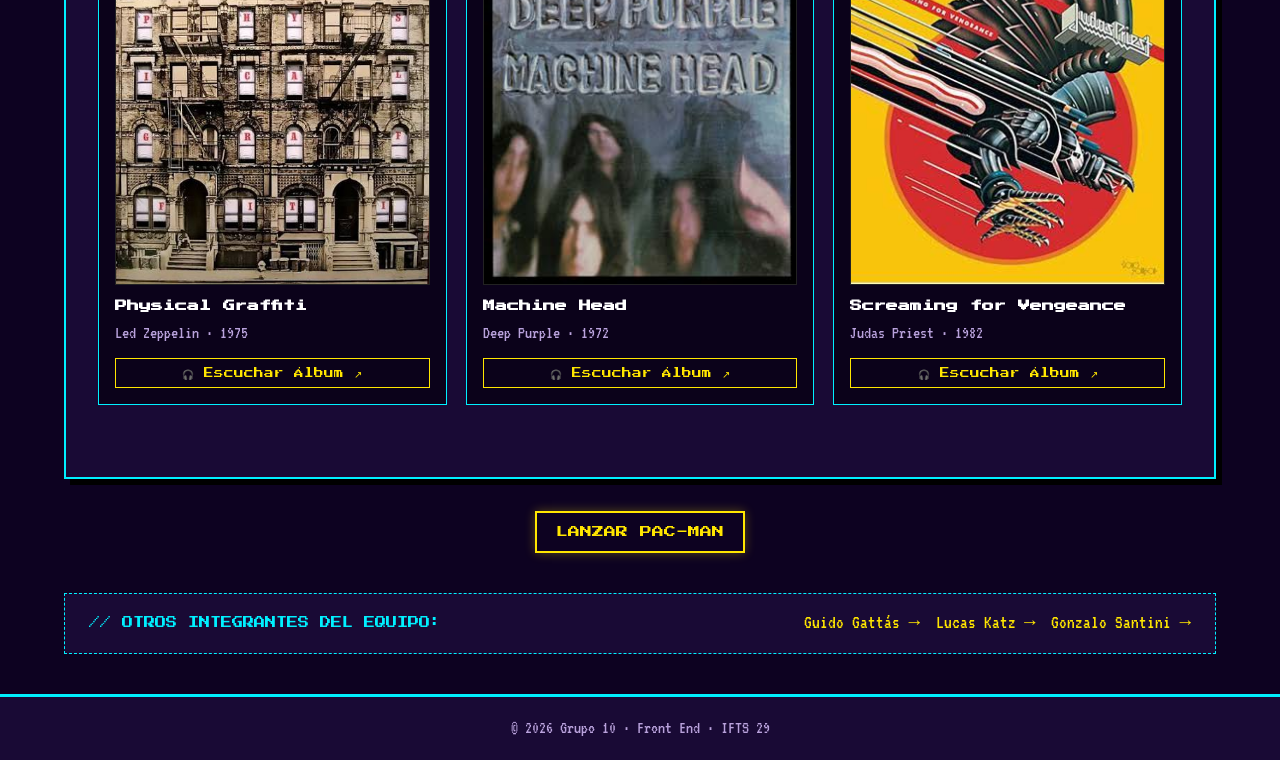
==== commit 7e941492: "[FIX] Tiempo de setTimeout sonido Cowabunga" ====
--- a/belen-gatto.html
+++ b/belen-gatto.html
@@ -7,7 +7,9 @@
     <!-- Fuentes retro Press Start 2P y VT323 -->
     <link rel="preconnect" href="https://fonts.googleapis.com">
     <link rel="preconnect" href="https://fonts.gstatic.com" crossorigin>
-    <link href="https://fonts.googleapis.com/css2?family=Press+Start+2P&family=VT323&display=swap" rel="stylesheet">
+    <link
+        href="https://fonts.googleapis.com/css2?family=Press+Start+2P&family=VT323&display=swap"
+        rel="stylesheet">
     <link rel="stylesheet" href="css/styles.css">
     <link rel="icon" type="image/png" href="img/favicon-1.png">
 </head>
@@ -55,6 +57,7 @@
                     <h1>Belén Gatto</h1>
                     <p class="meta-item">📍 Ciudad: <strong>Parque Avellaneda -
                             CABA</strong></p>
+                    <p class="meta-item">🥳 Edad: <strong>38 años</strong> </p>
                     <p class="meta-item">💻 GitHub:
                         <a href="https://github.com/belencatt" target="_blank"
                             rel="noopener noreferrer"
--- a/css/styles.css
+++ b/css/styles.css
@@ -337,11 +337,11 @@
   font-size: 2.4rem;
   letter-spacing: 2px;
   color: #000;
-  object-fit: cover;
+  object-fit: unset;
   border: 3px solid var(--neon-cyan);
   box-shadow: 0 0 15px rgba(0, 240, 255, 0.4);
   margin-bottom: 1.2rem;
-  transition: all 0.2s;
+  transition: all 0.s;
 }
 
 .avatar-large {
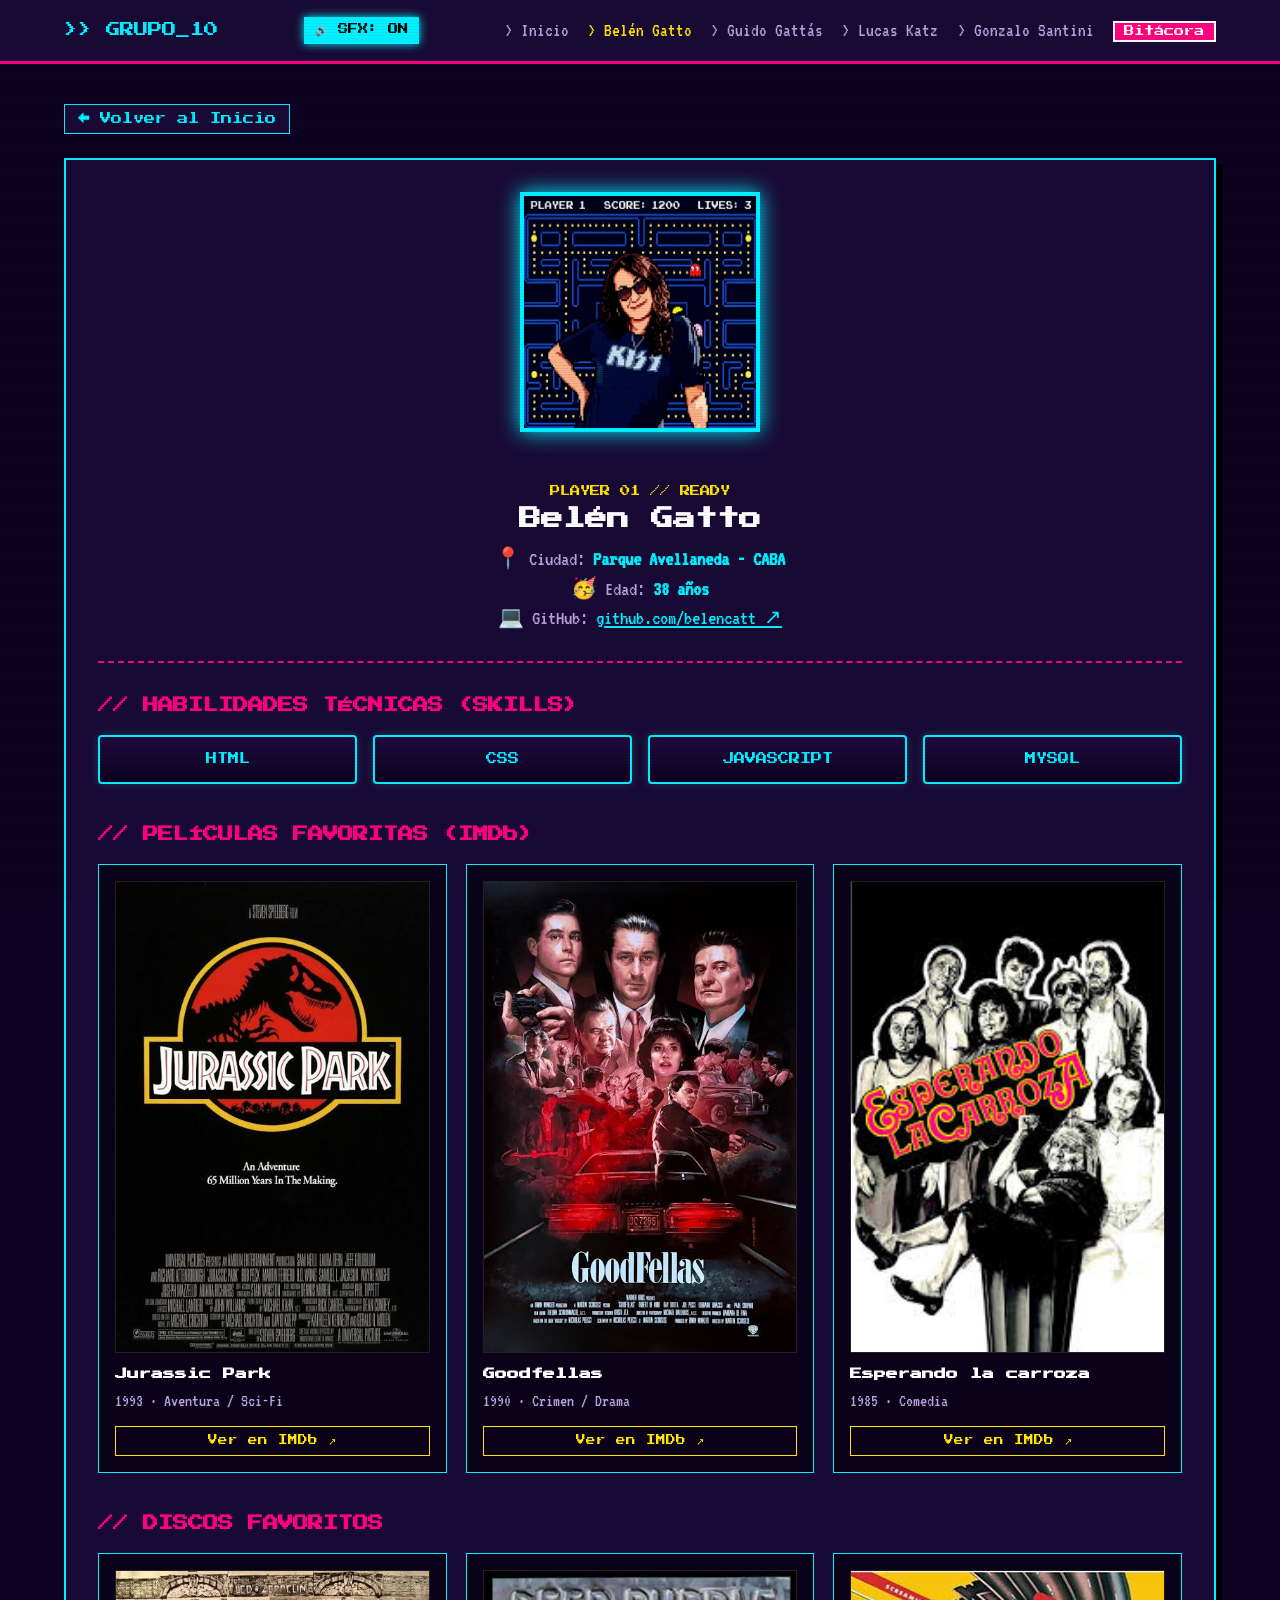
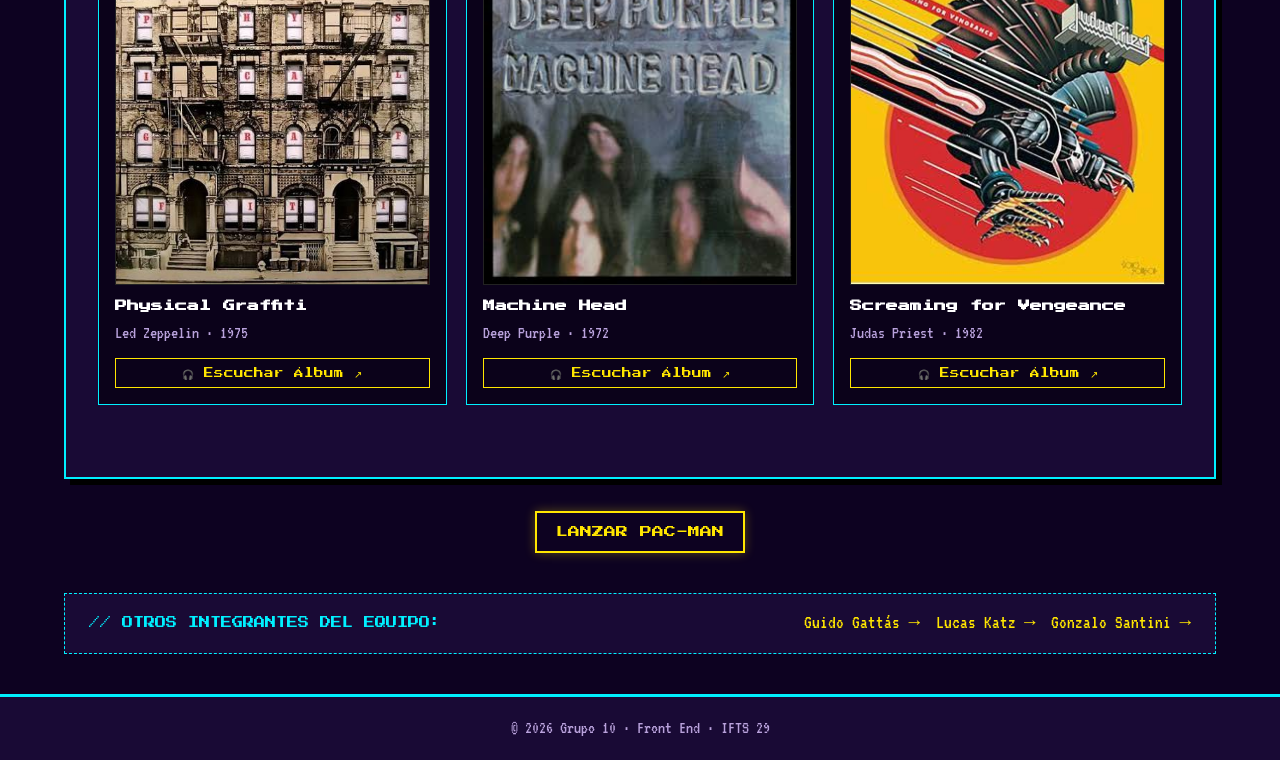
==== commit cd950c1d: "Se completa aplicación de filtro a todas las páginas" ====
--- a/belen-gatto.html
+++ b/belen-gatto.html
@@ -14,6 +14,10 @@
     <link rel="icon" type="image/png" href="img/favicon-1.png">
 </head>
 <body>
+
+    <!-- Capa de scanlines simulando CRT de videojuegos retro -->
+    <div class="scanlines" aria-hidden="true"></div>
+
     <!-- Barra de navegacion superior -->
     <header class="header">
         <div class="nav-container">
@@ -197,4 +201,4 @@
     <script src="js/main.js"></script>
     <script src="js/belen.js"></script>
 </body>
-</html>+</html>
--- a/css/styles.css
+++ b/css/styles.css
@@ -46,6 +46,22 @@
 
 h1, h2, h3, .logo, .meta-item {
   overflow-wrap: break-word;
+}
+
+/* Capa de scanlines (CRT retro), muy sutil */
+.scanlines {
+  position: fixed;
+  inset: 0;
+  pointer-events: none;
+  z-index: 999;
+  background: repeating-linear-gradient(
+    0deg,
+    rgba(0, 0, 0, 0.12) 0px,
+    rgba(0, 0, 0, 0.12) 1px,
+    transparent 1px,
+    transparent 3px
+  );
+  opacity: 0.35;
 }
 
 /* Header y navegacion */
@@ -805,4 +821,4 @@
     margin: 0.5rem 0 0 0;
     display: inline-block;
   }
-}+}
